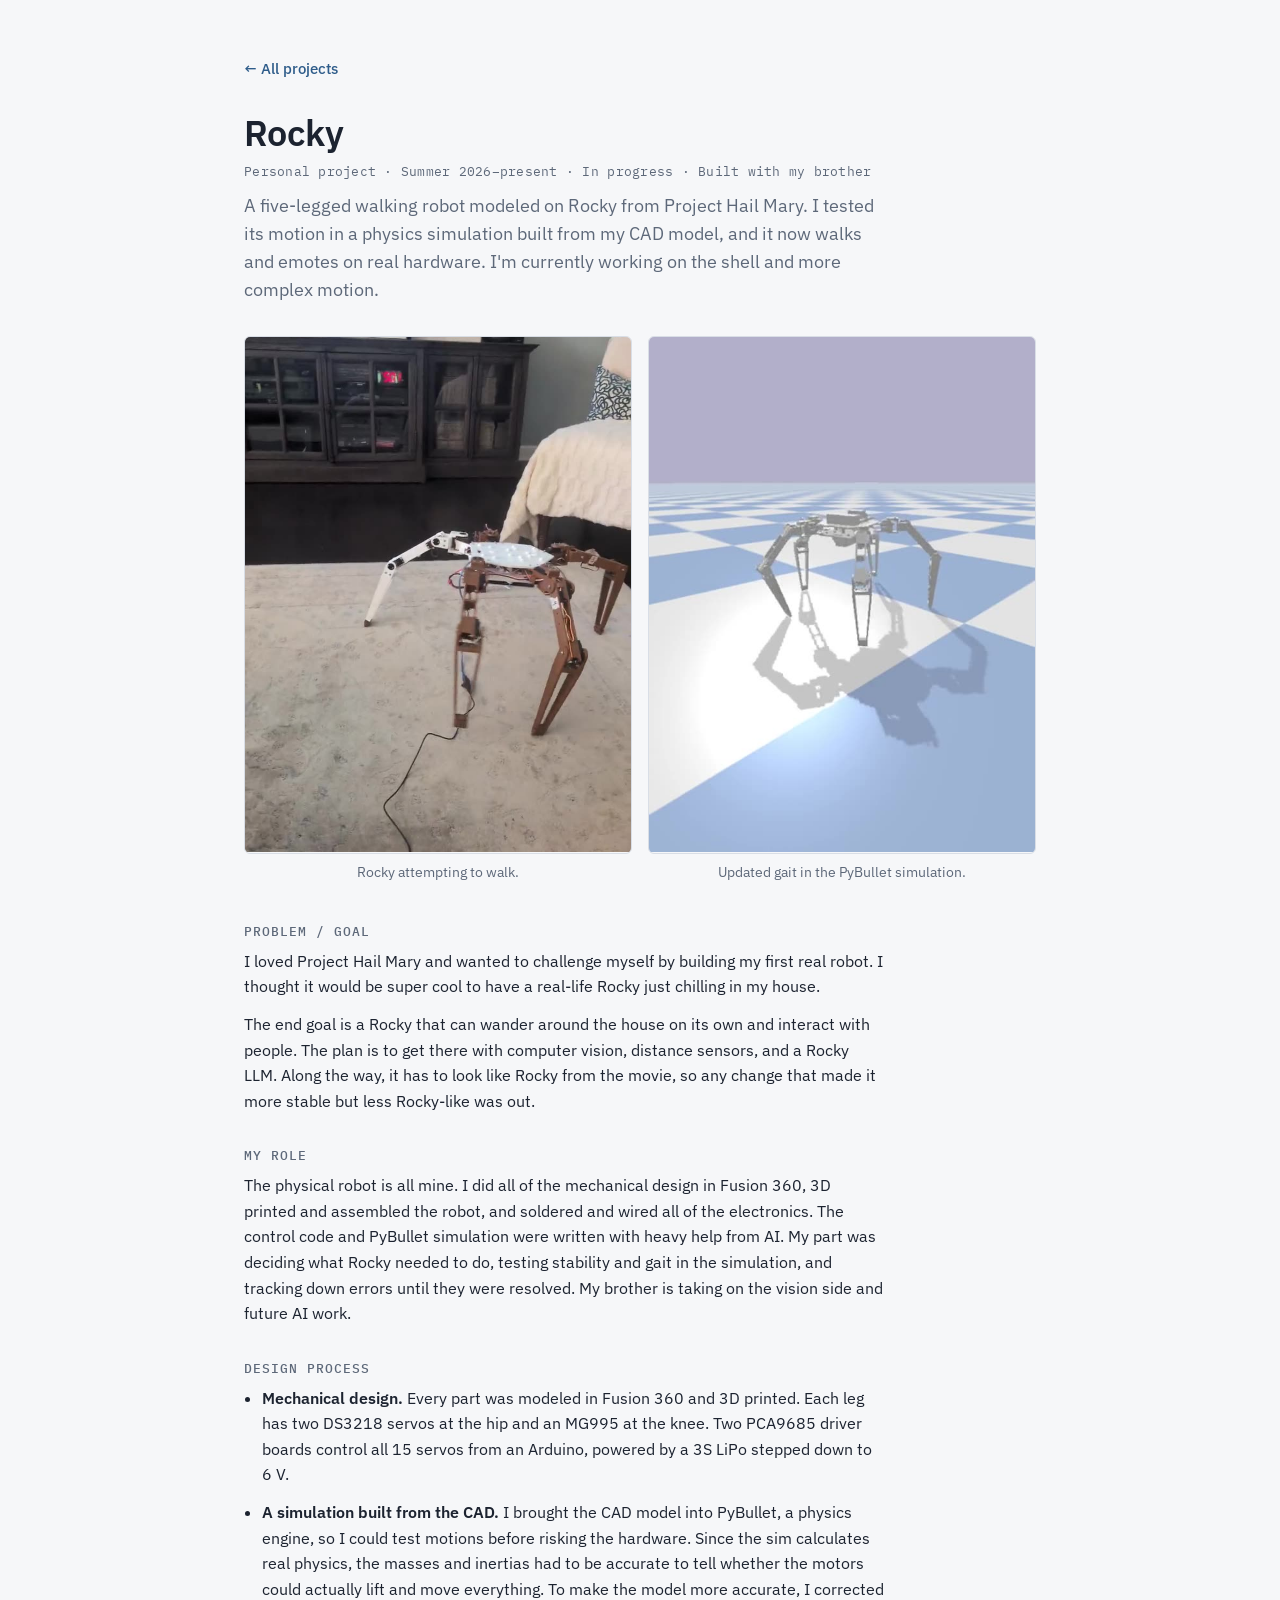
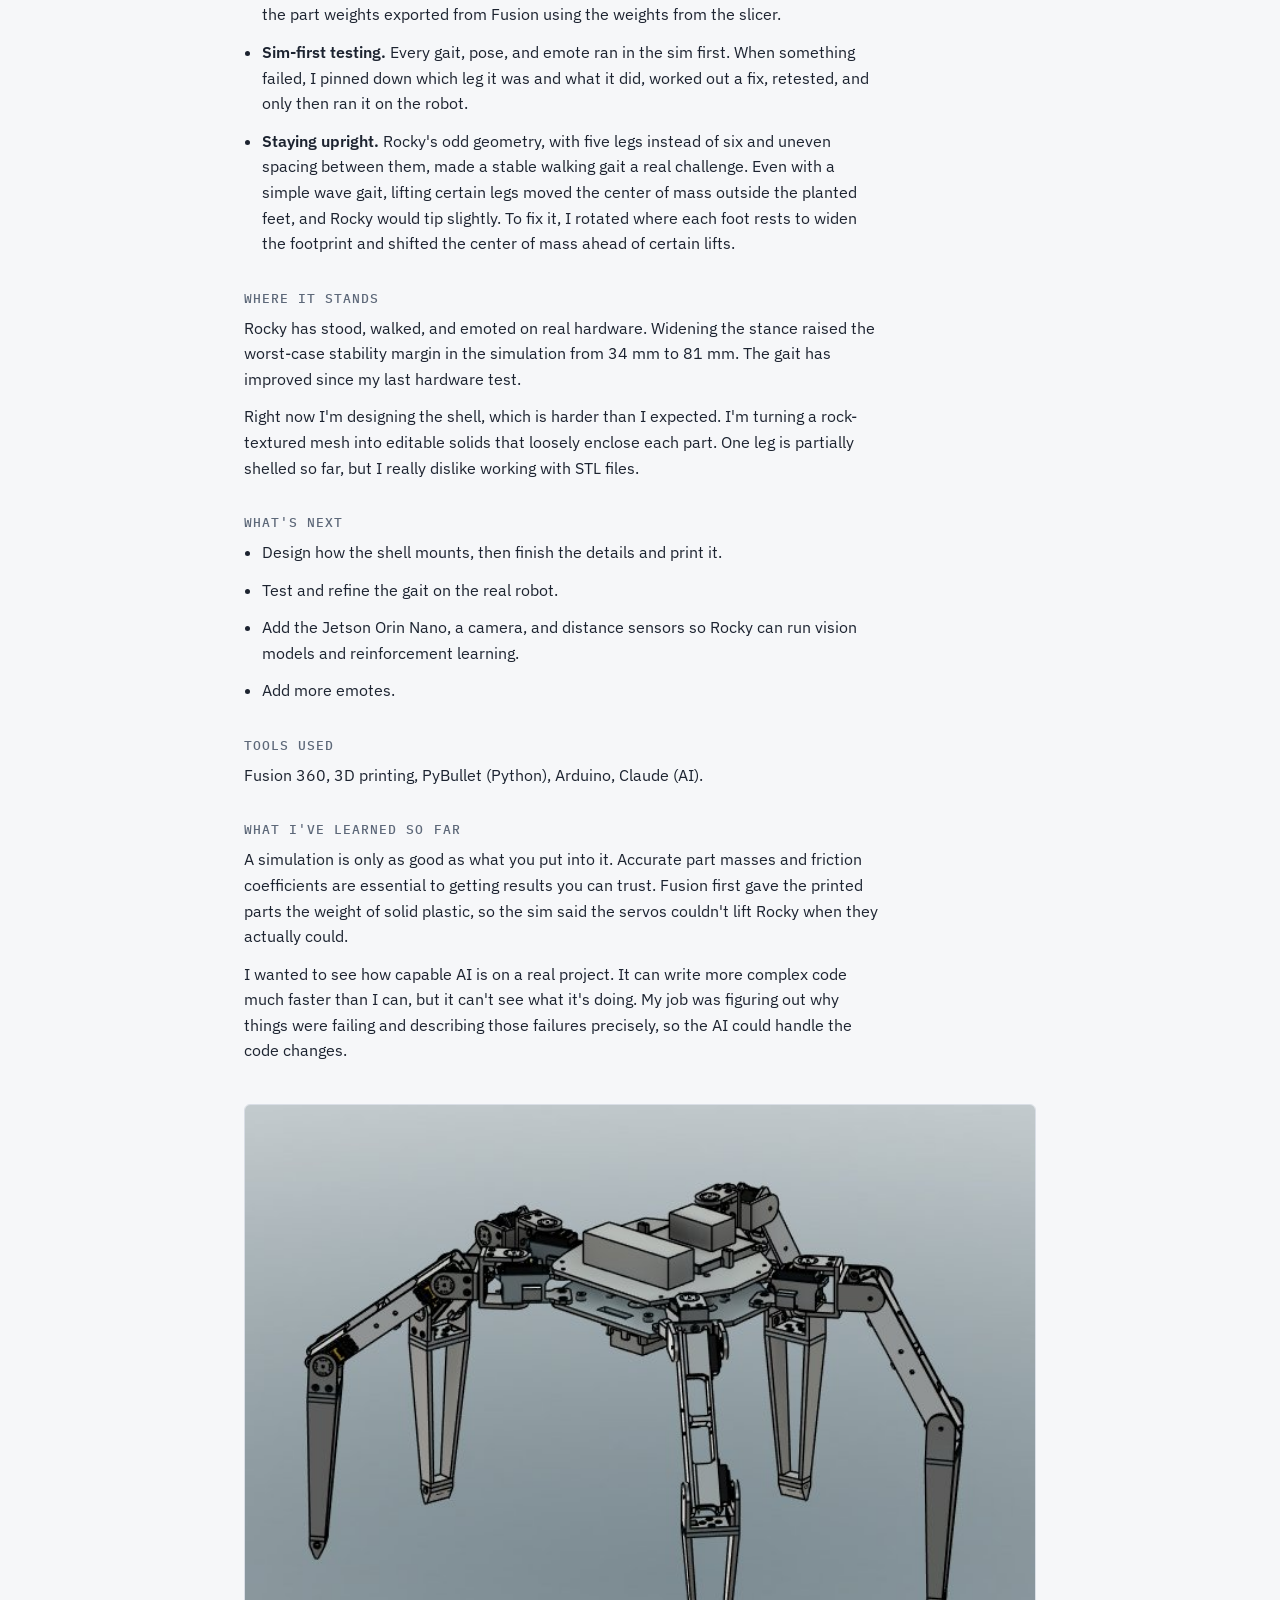
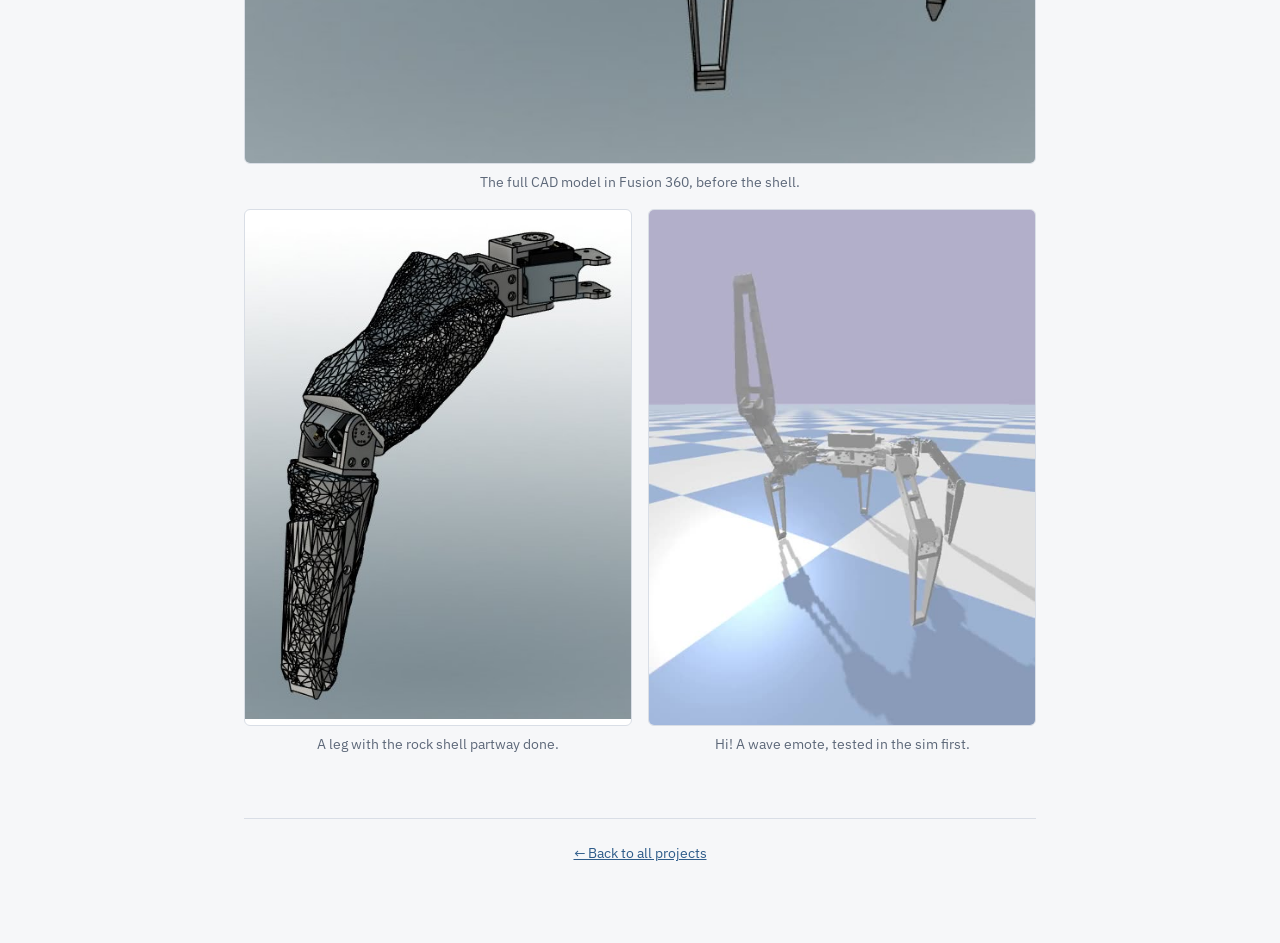
==== projects/rocky.html @ eadf98af "Add portfolio site (v21) Co-Authored-By: Claude Opus 5.5 <noreply@anthropic.com> Claude-Session: htt" ====
<!DOCTYPE html>
<html lang="en">
<head>
  <meta charset="UTF-8">
  <meta name="viewport" content="width=device-width, initial-scale=1.0">
  <title>Rocky | Ethan Kolano</title>
  <link rel="preconnect" href="https://fonts.googleapis.com">
  <link rel="preconnect" href="https://fonts.gstatic.com" crossorigin>
  <link rel="stylesheet" href="https://fonts.googleapis.com/css2?family=IBM+Plex+Mono:wght@500&family=IBM+Plex+Sans:wght@400;500;600&display=swap">
  <link rel="stylesheet" href="../style.css">
</head>
<body>
  <main class="page">
    <a class="back" href="../index.html">&larr; All projects</a>

    <header class="project-header">
      <h1>Rocky</h1>
      <p class="meta">Personal project · Summer 2026&ndash;present · In progress · Built with my brother</p>
      <p class="summary">A five-legged walking robot modeled on Rocky from Project Hail Mary. I tested its motion in a physics simulation built from my CAD model, and it now walks and emotes on real hardware. I'm currently working on the shell and more complex motion.</p>
    </header>

    <!-- Hardware video and sim walking video, side by side (they stack on phones).
         The home page card images/rocky.jpg is a square frame from the hardware video. -->
    <div class="media-pair">
      <figure>
        <video src="../images/rocky-hardware.mp4" poster="../images/rocky-hardware-poster.jpg" autoplay muted loop playsinline aria-label="Rocky walking across a living room rug on real hardware"></video>
        <figcaption>Rocky attempting to walk.</figcaption>
      </figure>
      <figure>
        <video src="../images/rocky-sim-walk.mp4" poster="../images/rocky-sim-walk-poster.jpg" autoplay muted loop playsinline aria-label="Rocky walking with a wave gait in the PyBullet simulation"></video>
        <figcaption>Updated gait in the PyBullet simulation.</figcaption>
      </figure>
    </div>

    <div class="details">
      <section>
        <h2>Problem / Goal</h2>
        <p>I loved Project Hail Mary and wanted to challenge myself by building my first real robot. I thought it would be super cool to have a real-life Rocky just chilling in my house.</p>
        <p>The end goal is a Rocky that can wander around the house on its own and interact with people. The plan is to get there with computer vision, distance sensors, and a Rocky LLM. Along the way, it has to look like Rocky from the movie, so any change that made it more stable but less Rocky-like was out.</p>
      </section>

      <section>
        <h2>My Role</h2>
        <p>The physical robot is all mine. I did all of the mechanical design in Fusion 360, 3D printed and assembled the robot, and soldered and wired all of the electronics. The control code and PyBullet simulation were written with heavy help from AI. My part was deciding what Rocky needed to do, testing stability and gait in the simulation, and tracking down errors until they were resolved. My brother is taking on the vision side and future AI work.</p>
      </section>

      <section>
        <h2>Design Process</h2>
        <ul>
          <li><strong>Mechanical design.</strong> Every part was modeled in Fusion 360 and 3D printed. Each leg has two DS3218 servos at the hip and an MG995 at the knee. Two PCA9685 driver boards control all 15 servos from an Arduino, powered by a 3S LiPo stepped down to 6&nbsp;V.</li>
          <li><strong>A simulation built from the CAD.</strong> I brought the CAD model into PyBullet, a physics engine, so I could test motions before risking the hardware. Since the sim calculates real physics, the masses and inertias had to be accurate to tell whether the motors could actually lift and move everything. To make the model more accurate, I corrected the part weights exported from Fusion using the weights from the slicer.</li>
          <li><strong>Sim-first testing.</strong> Every gait, pose, and emote ran in the sim first. When something failed, I pinned down which leg it was and what it did, worked out a fix, retested, and only then ran it on the robot.</li>
          <li><strong>Staying upright.</strong> Rocky's odd geometry, with five legs instead of six and uneven spacing between them, made a stable walking gait a real challenge. Even with a simple wave gait, lifting certain legs moved the center of mass outside the planted feet, and Rocky would tip slightly. To fix it, I rotated where each foot rests to widen the footprint and shifted the center of mass ahead of certain lifts.</li>
          <!-- TODO: gait-testing bullet (comparison of 15 gaits) once Ethan finds the results -->
        </ul>
      </section>

      <section>
        <h2>Where It Stands</h2>
        <p>Rocky has stood, walked, and emoted on real hardware. Widening the stance raised the worst-case stability margin in the simulation from 34&nbsp;mm to 81&nbsp;mm. The gait has improved since my last hardware test.</p>
        <p>Right now I'm designing the shell, which is harder than I expected. I'm turning a rock-textured mesh into editable solids that loosely enclose each part. One leg is partially shelled so far, but I really dislike working with STL files.</p>
      </section>

      <section>
        <h2>What's Next</h2>
        <ul>
          <li>Design how the shell mounts, then finish the details and print it.</li>
          <li>Test and refine the gait on the real robot.</li>
          <li>Add the Jetson Orin Nano, a camera, and distance sensors so Rocky can run vision models and reinforcement learning.</li>
          <li>Add more emotes.</li>
        </ul>
      </section>

      <section>
        <h2>Tools Used</h2>
        <p>Fusion 360, 3D printing, PyBullet (Python), Arduino, Claude (AI).</p>
      </section>

      <section>
        <h2>What I've Learned So Far</h2>
        <p>A simulation is only as good as what you put into it. Accurate part masses and friction coefficients are essential to getting results you can trust. Fusion first gave the printed parts the weight of solid plastic, so the sim said the servos couldn't lift Rocky when they actually could.</p>
        <p>I wanted to see how capable AI is on a real project. It can write more complex code much faster than I can, but it can't see what it's doing. My job was figuring out why things were failing and describing those failures precisely, so the AI could handle the code changes.</p>
      </section>
    </div>

    <!-- GALLERY: each item has a caption. Copy a <figure> block to add more.
         class="wide" spans both columns; class="fit" shows the whole image; class="tall" makes it 3:4. -->
    <div class="gallery">
      <figure class="wide">
        <img src="../images/rocky-cad.jpg" alt="Fusion 360 render of the full Rocky assembly without the shell">
        <figcaption>The full CAD model in Fusion 360, before the shell.</figcaption>
      </figure>
      <figure>
        <img class="fit tall" src="../images/rocky-shell-leg.jpg" alt="One of Rocky's legs with rock-textured shell pieces over the femur and tibia">
        <figcaption>A leg with the rock shell partway done.</figcaption>
      </figure>
      <figure>
        <video class="tall" src="../images/rocky-sim-wave.mp4" poster="../images/rocky-sim-wave-poster.jpg" autoplay muted loop playsinline aria-label="Rocky raising one leg and waving in the simulation"></video>
        <figcaption>Hi! A wave emote, tested in the sim first.</figcaption>
      </figure>
    </div>

    <p class="footer"><a href="../index.html">&larr; Back to all projects</a></p>
  </main>
</body>
</html>
---- style.css ----
/* Layout: one narrow centered column. Intro (photo + text) on top, then a 2x2 project grid.
   Project pages reuse the same column with a hero image and stacked sections. */
:root {
  --bg: #f6f7f9;
  --surface: #ffffff;
  --fg: #1c2330;
  --muted: #5d6879;
  --line: #d9dee6;
  --accent: #2e5c8a;
  --placeholder: #e6e9ee;

  --font-body: "IBM Plex Sans", "Segoe UI", Roboto, Helvetica, Arial, sans-serif;
  --font-mono: "IBM Plex Mono", ui-monospace, Menlo, Consolas, monospace;

  color-scheme: light;
}
@media (prefers-color-scheme: dark) {
  :root:not([data-theme="light"]) {
    --bg: #12161d;
    --surface: #1a2029;
    --fg: #e4e8ee;
    --muted: #9aa5b5;
    --line: #2c3440;
    --accent: #7fb0e0;
    --placeholder: #232a35;
    color-scheme: dark;
  }
}
:root[data-theme="dark"] {
  --bg: #12161d;
  --surface: #1a2029;
  --fg: #e4e8ee;
  --muted: #9aa5b5;
  --line: #2c3440;
  --accent: #7fb0e0;
  --placeholder: #232a35;
  color-scheme: dark;
}

* { box-sizing: border-box; }

body {
  margin: 0;
  background: var(--bg);
  color: var(--fg);
  font-family: var(--font-body);
  font-size: 1rem;
  line-height: 1.6;
  -webkit-font-smoothing: antialiased;
}

img { max-width: 100%; display: block; }

a { color: var(--accent); }
a:focus-visible { outline: 2px solid var(--accent); outline-offset: 3px; border-radius: 2px; }

.page {
  max-width: 52rem;
  margin: 0 auto;
  padding-inline: 1.25rem;
  padding-block: 3.5rem 4rem;
}

/* ---------- Home: intro ---------- */
.intro {
  display: grid;
  grid-template-columns: 13rem 1fr;
  gap: 2.5rem;
  align-items: center;
}
.intro__photo {
  width: 100%;
  aspect-ratio: 1 / 1;
  object-fit: cover;
  border-radius: 6px;
  background: var(--placeholder);
}
.intro__text { min-width: 0; }
.intro h1 {
  margin: 0;
  font-size: 2.25rem;
  font-weight: 600;
  line-height: 1.15;
  letter-spacing: -0.01em;
  text-wrap: balance;
}
.intro__role {
  margin: 0.35rem 0 0;
  font-family: var(--font-mono);
  font-size: 0.85rem;
  color: var(--muted);
  letter-spacing: 0.02em;
}
.intro__bio {
  margin: 1rem 0 0;
  max-width: 34rem;
  color: var(--fg);
}
.links {
  display: flex;
  flex-wrap: wrap;
  gap: 0.4rem 1.25rem;
  margin: 1rem 0 0;
  padding: 0;
  list-style: none;
  font-size: 0.95rem;
}
.links a { text-decoration: none; font-weight: 500; }
.links a:hover { text-decoration: underline; }

/* ---------- Home: projects ---------- */
.projects { margin-top: 4.5rem; }
.section-title {
  margin: 0 auto 2.5rem;
  width: fit-content;
  font-size: 1.75rem;
  font-weight: 600;
  padding-bottom: 0.4rem;
  border-bottom: 2px solid var(--fg);
}
.grid {
  display: grid;
  grid-template-columns: repeat(2, minmax(0, 1fr));
  gap: 2.5rem 2rem;
  max-width: 40rem;
  margin: 0 auto;
}
.card {
  display: flex;
  flex-direction: column;
  gap: 0.75rem;
  text-decoration: none;
  color: var(--fg);
}
.card img {
  width: 100%;
  aspect-ratio: 1 / 1;
  object-fit: cover;
  border-radius: 6px;
  border: 1px solid var(--line);
  background: var(--placeholder);
  transition: transform 0.2s ease, border-color 0.2s ease;
}
.card span {
  text-align: center;
  font-weight: 500;
  font-size: 1.05rem;
}
.card:hover img { transform: translateY(-3px); border-color: var(--accent); }
.card:hover span { color: var(--accent); }

/* ---------- Project pages ---------- */
.back {
  display: inline-block;
  margin-bottom: 2rem;
  font-size: 0.95rem;
  text-decoration: none;
  font-weight: 500;
}
.back:hover { text-decoration: underline; }
.project-header h1 {
  margin: 0;
  font-size: 2.25rem;
  font-weight: 600;
  line-height: 1.15;
  text-wrap: balance;
}
.summary {
  margin: 0.6rem 0 0;
  font-size: 1.1rem;
  color: var(--muted);
  max-width: 40rem;
}
.hero {
  margin-top: 2rem;
  width: 100%;
  aspect-ratio: 16 / 9;
  object-fit: cover;
  border-radius: 6px;
  border: 1px solid var(--line);
  background: var(--placeholder);
}
.details {
  display: grid;
  gap: 2rem;
  margin-top: 2.5rem;
  max-width: 40rem;
}
.details h2 {
  margin: 0 0 0.4rem;
  font-size: 0.8rem;
  font-family: var(--font-mono);
  font-weight: 500;
  text-transform: uppercase;
  letter-spacing: 0.08em;
  color: var(--muted);
}
.details p { margin: 0; }
.details p + p { margin-top: 0.75rem; }
.details ul {
  margin: 0;
  padding-left: 1.1rem;
  display: grid;
  gap: 0.75rem;
}
.details strong { font-weight: 600; }
.meta {
  margin: 0.5rem 0 0;
  font-family: var(--font-mono);
  font-size: 0.8rem;
  color: var(--muted);
  letter-spacing: 0.02em;
}
.video {
  width: 100%;
  margin-top: 1rem;
  border-radius: 6px;
  border: 1px solid var(--line);
  background: var(--placeholder);
}
.gallery {
  display: grid;
  grid-template-columns: repeat(2, minmax(0, 1fr));
  gap: 1rem;
  margin-top: 2.5rem;
}
.hero--portrait {
  aspect-ratio: 3 / 4;
  max-width: 28rem;
}
.media-pair {
  display: grid;
  grid-template-columns: repeat(2, minmax(0, 1fr));
  gap: 1rem;
  margin-top: 2rem;
}
.media-pair figure {
  margin: 0;
  display: flex;
  flex-direction: column;
  gap: 0.5rem;
  min-width: 0;
}
.media-pair img,
.media-pair video {
  display: block;
  width: 100%;
  aspect-ratio: 3 / 4;
  object-fit: cover;
  border-radius: 6px;
  border: 1px solid var(--line);
  background: var(--placeholder);
}
.media-pair figcaption {
  text-align: center;
  font-size: 0.875rem;
  color: var(--muted);
  line-height: 1.45;
}
.gallery figure {
  margin: 0;
  display: flex;
  flex-direction: column;
  gap: 0.5rem;
  min-width: 0;
}
.gallery figcaption {
  text-align: center;
  font-size: 0.875rem;
  color: var(--muted);
  line-height: 1.45;
}
.gallery img {
  width: 100%;
  aspect-ratio: 1 / 1;
  object-fit: cover;
  border-radius: 6px;
  border: 1px solid var(--line);
  background: var(--placeholder);
}

.gallery video {
  display: block;
  width: 100%;
  aspect-ratio: 1 / 1;
  object-fit: cover;
  border-radius: 6px;
  border: 1px solid var(--line);
  background: var(--placeholder);
}
.gallery .tall { aspect-ratio: 3 / 4; }

.gallery figure.wide { grid-column: 1 / -1; }
.gallery figure.wide img { aspect-ratio: auto; object-fit: contain; background: #fff; }
.gallery img.fit { object-fit: contain; background: #fff; }

.footer {
  margin-top: 4rem;
  padding-top: 1.5rem;
  border-top: 1px solid var(--line);
  font-size: 0.85rem;
  color: var(--muted);
  text-align: center;
}

/* ---------- Phones ---------- */
@media (max-width: 640px) {
  .page { padding-block: 2rem 3rem; }
  .intro { grid-template-columns: 1fr; gap: 1.5rem; justify-items: center; text-align: center; }
  .intro__photo { max-width: 12rem; }
  .intro__bio { margin-inline: auto; }
  .links { justify-content: center; }
  .grid { gap: 2rem 1rem; }
  .gallery { grid-template-columns: 1fr; }
  .media-pair { grid-template-columns: 1fr; }
}

@media (prefers-reduced-motion: reduce) {
  .card img { transition: none; }
  .card:hover img { transform: none; }
}
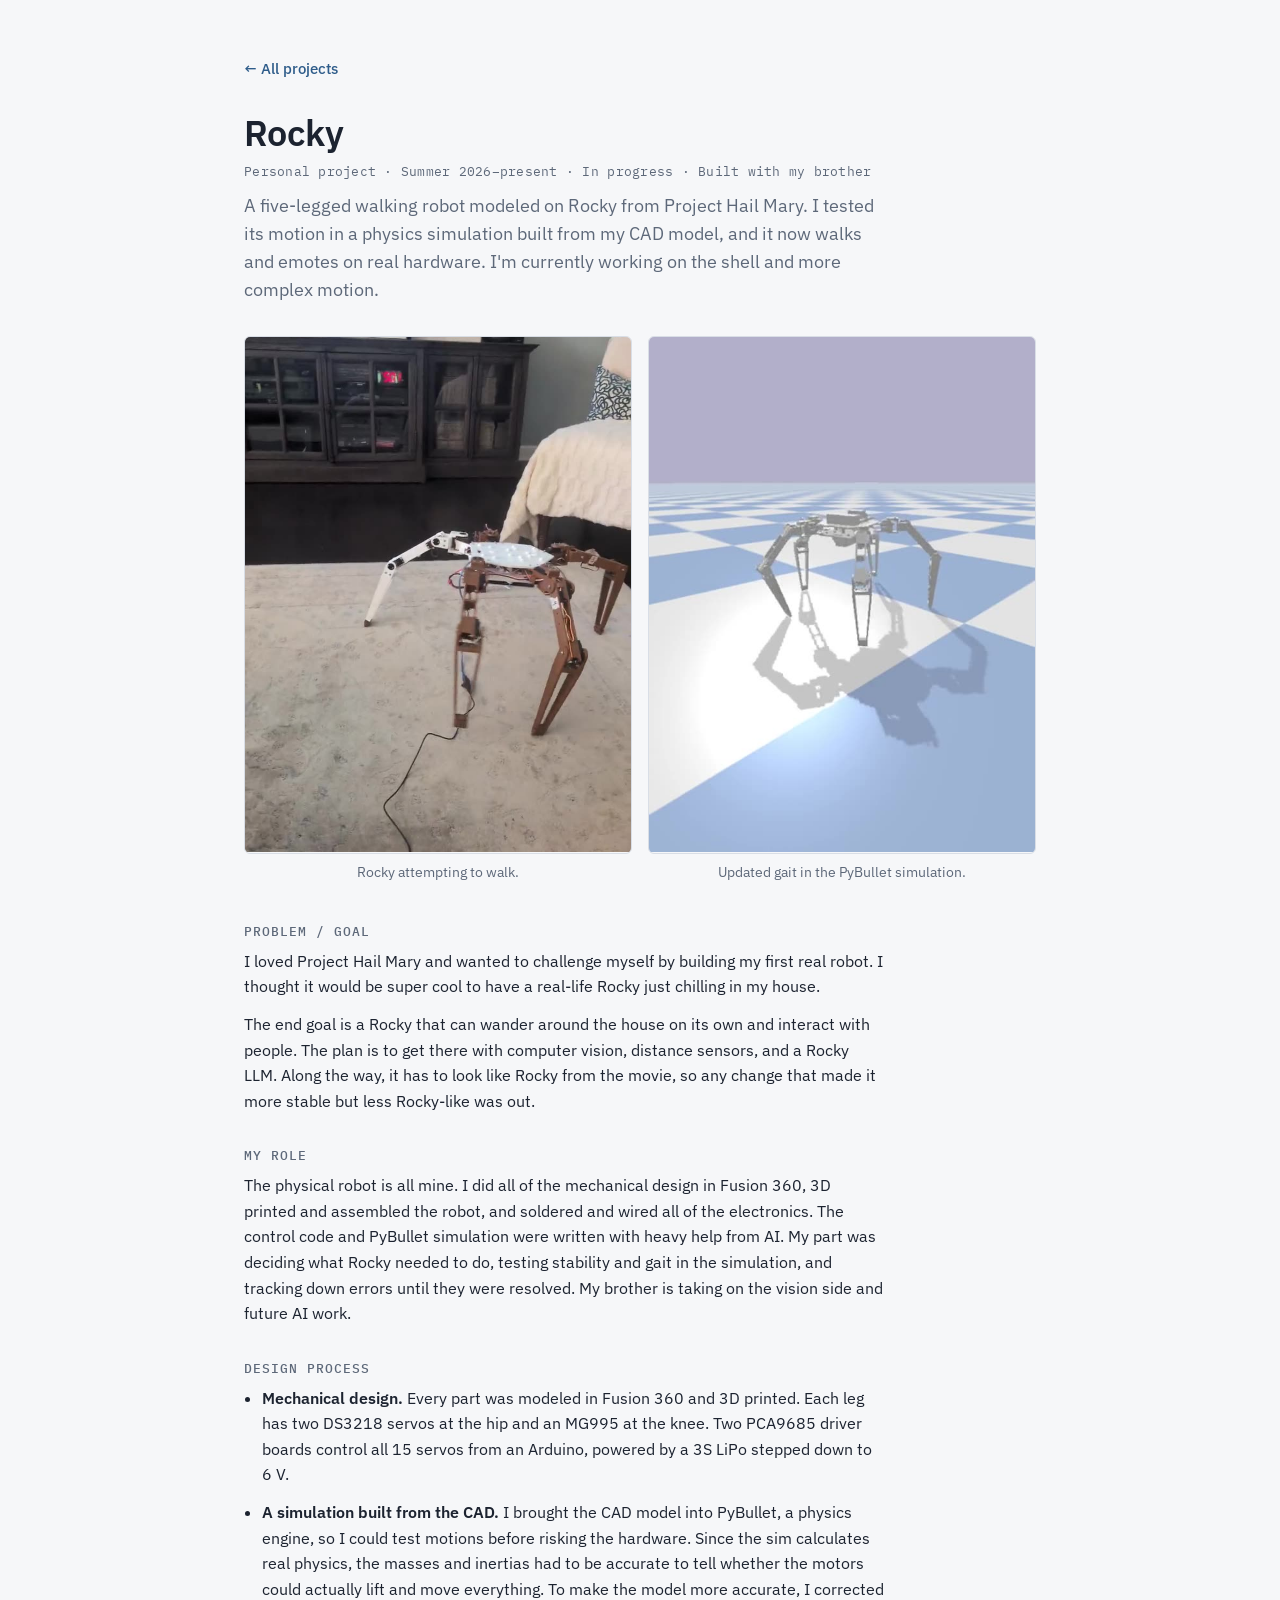
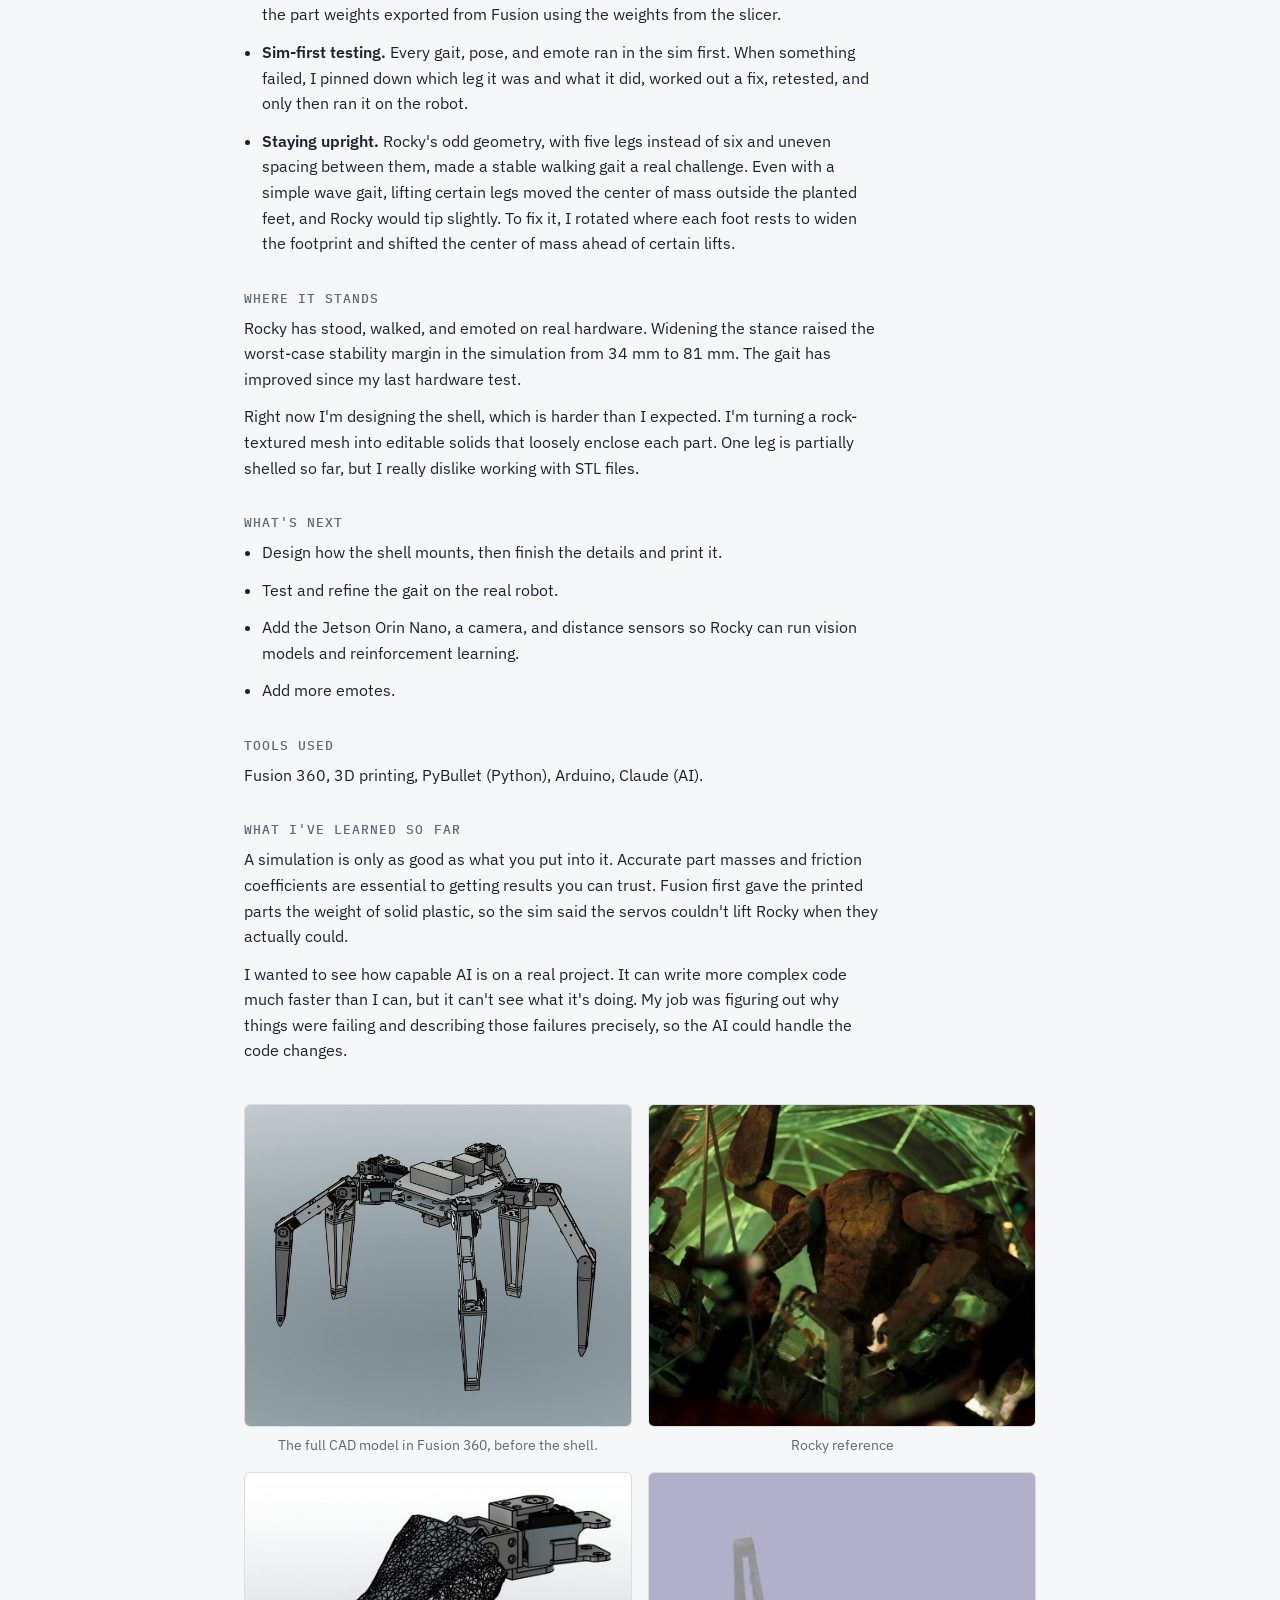
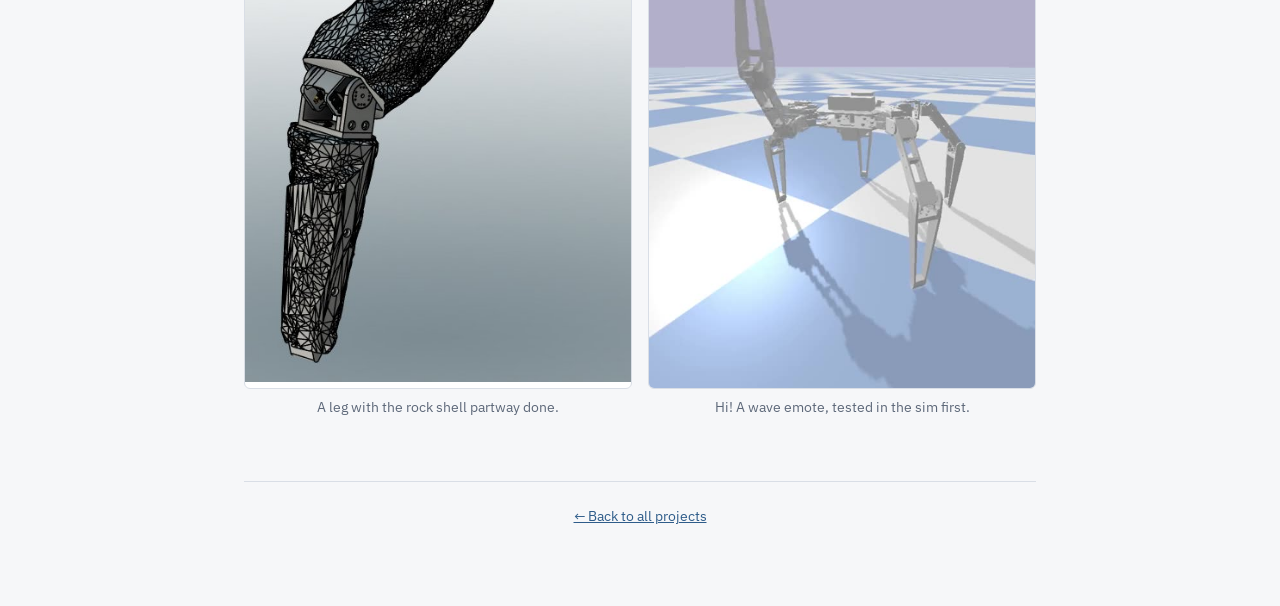
==== commit fc8fac81: "Add Rocky reference image next to CAD render Co-Authored-By: Claude Opus 5.5 <noreply@anthropic.com>" ====
--- a/projects/rocky.html
+++ b/projects/rocky.html
@@ -86,9 +86,13 @@
     <!-- GALLERY: each item has a caption. Copy a <figure> block to add more.
          class="wide" spans both columns; class="fit" shows the whole image; class="tall" makes it 3:4. -->
     <div class="gallery">
-      <figure class="wide">
-        <img src="../images/rocky-cad.jpg" alt="Fusion 360 render of the full Rocky assembly without the shell">
+      <figure>
+        <img class="fit cad" src="../images/rocky-cad.jpg" alt="Fusion 360 render of the full Rocky assembly without the shell">
         <figcaption>The full CAD model in Fusion 360, before the shell.</figcaption>
+      </figure>
+      <figure>
+        <img class="cad" src="../images/rocky-reference.jpg" alt="Film still of Rocky from Project Hail Mary">
+        <figcaption>Rocky reference</figcaption>
       </figure>
       <figure>
         <img class="fit tall" src="../images/rocky-shell-leg.jpg" alt="One of Rocky's legs with rock-textured shell pieces over the femur and tibia">
--- a/style.css
+++ b/style.css
@@ -289,6 +289,7 @@
   background: var(--placeholder);
 }
 .gallery .tall { aspect-ratio: 3 / 4; }
+.gallery .cad { aspect-ratio: 6 / 5; }
 
 .gallery figure.wide { grid-column: 1 / -1; }
 .gallery figure.wide img { aspect-ratio: auto; object-fit: contain; background: #fff; }
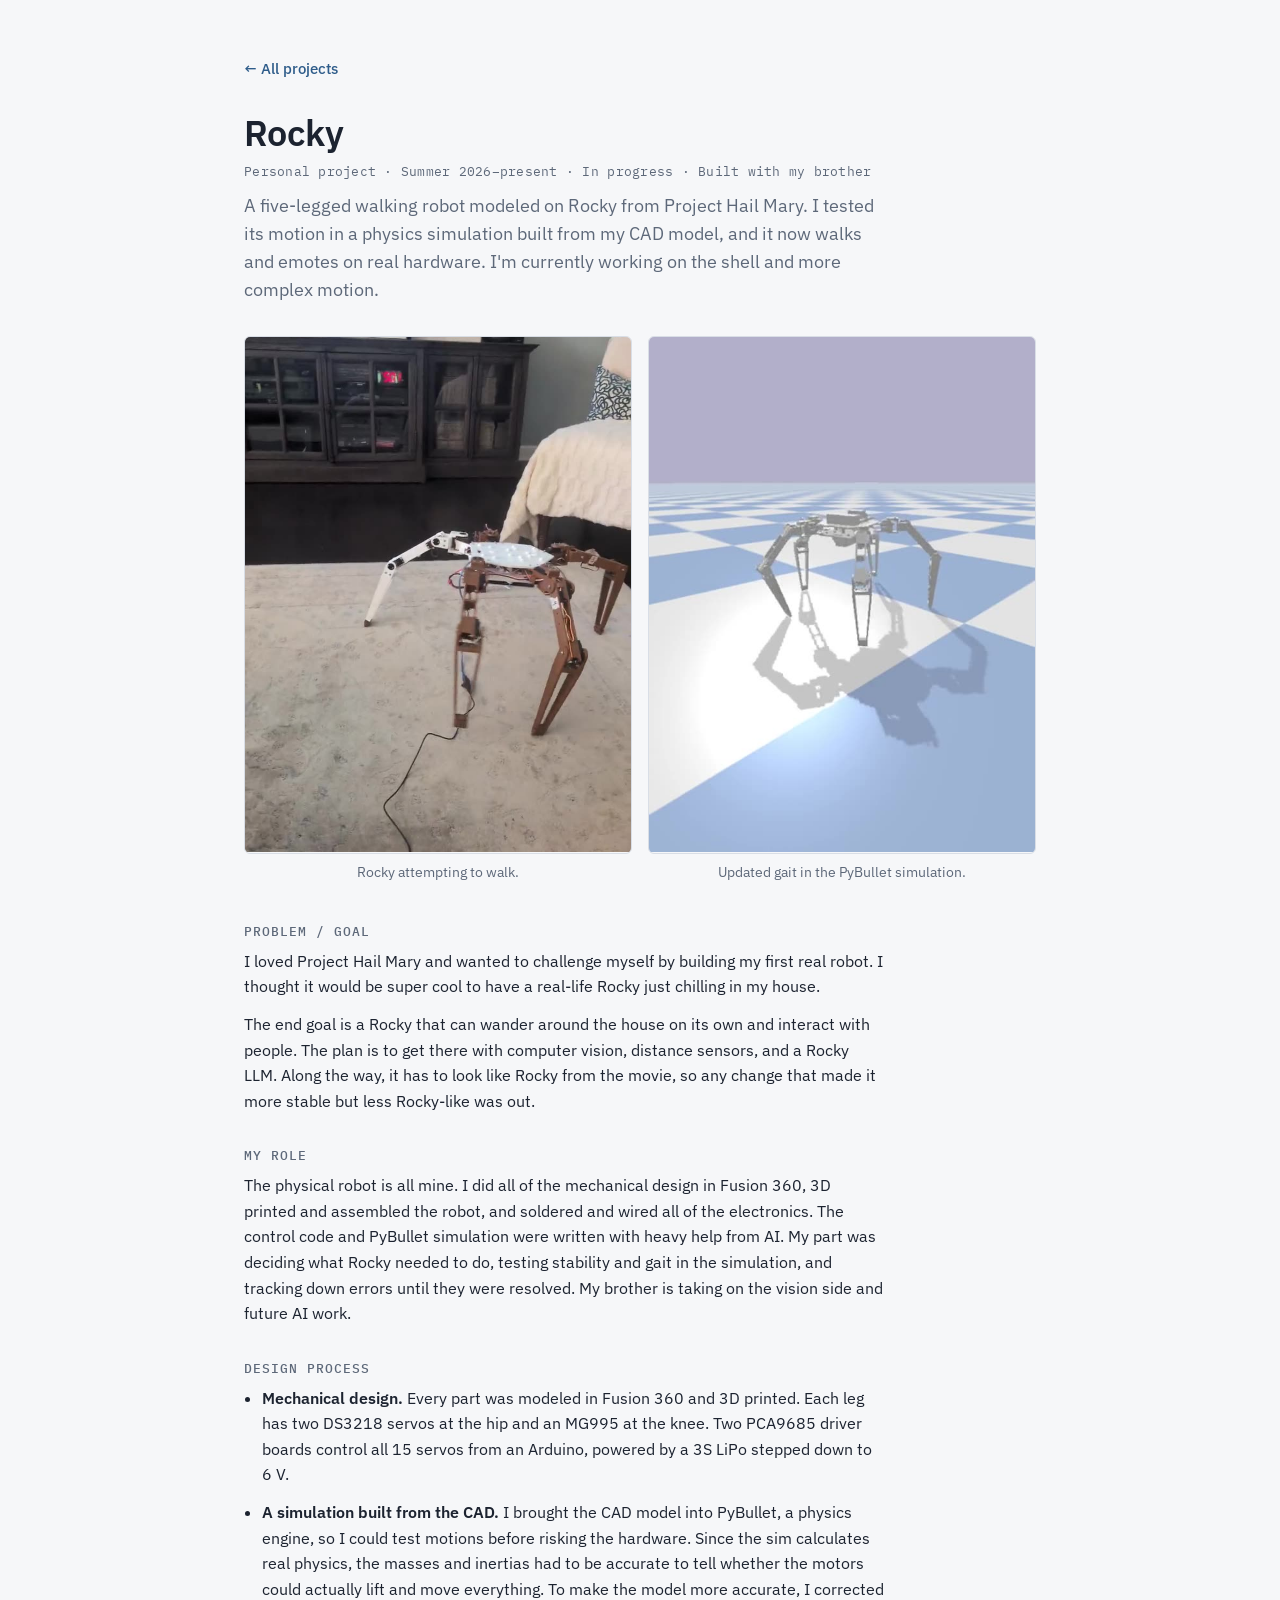
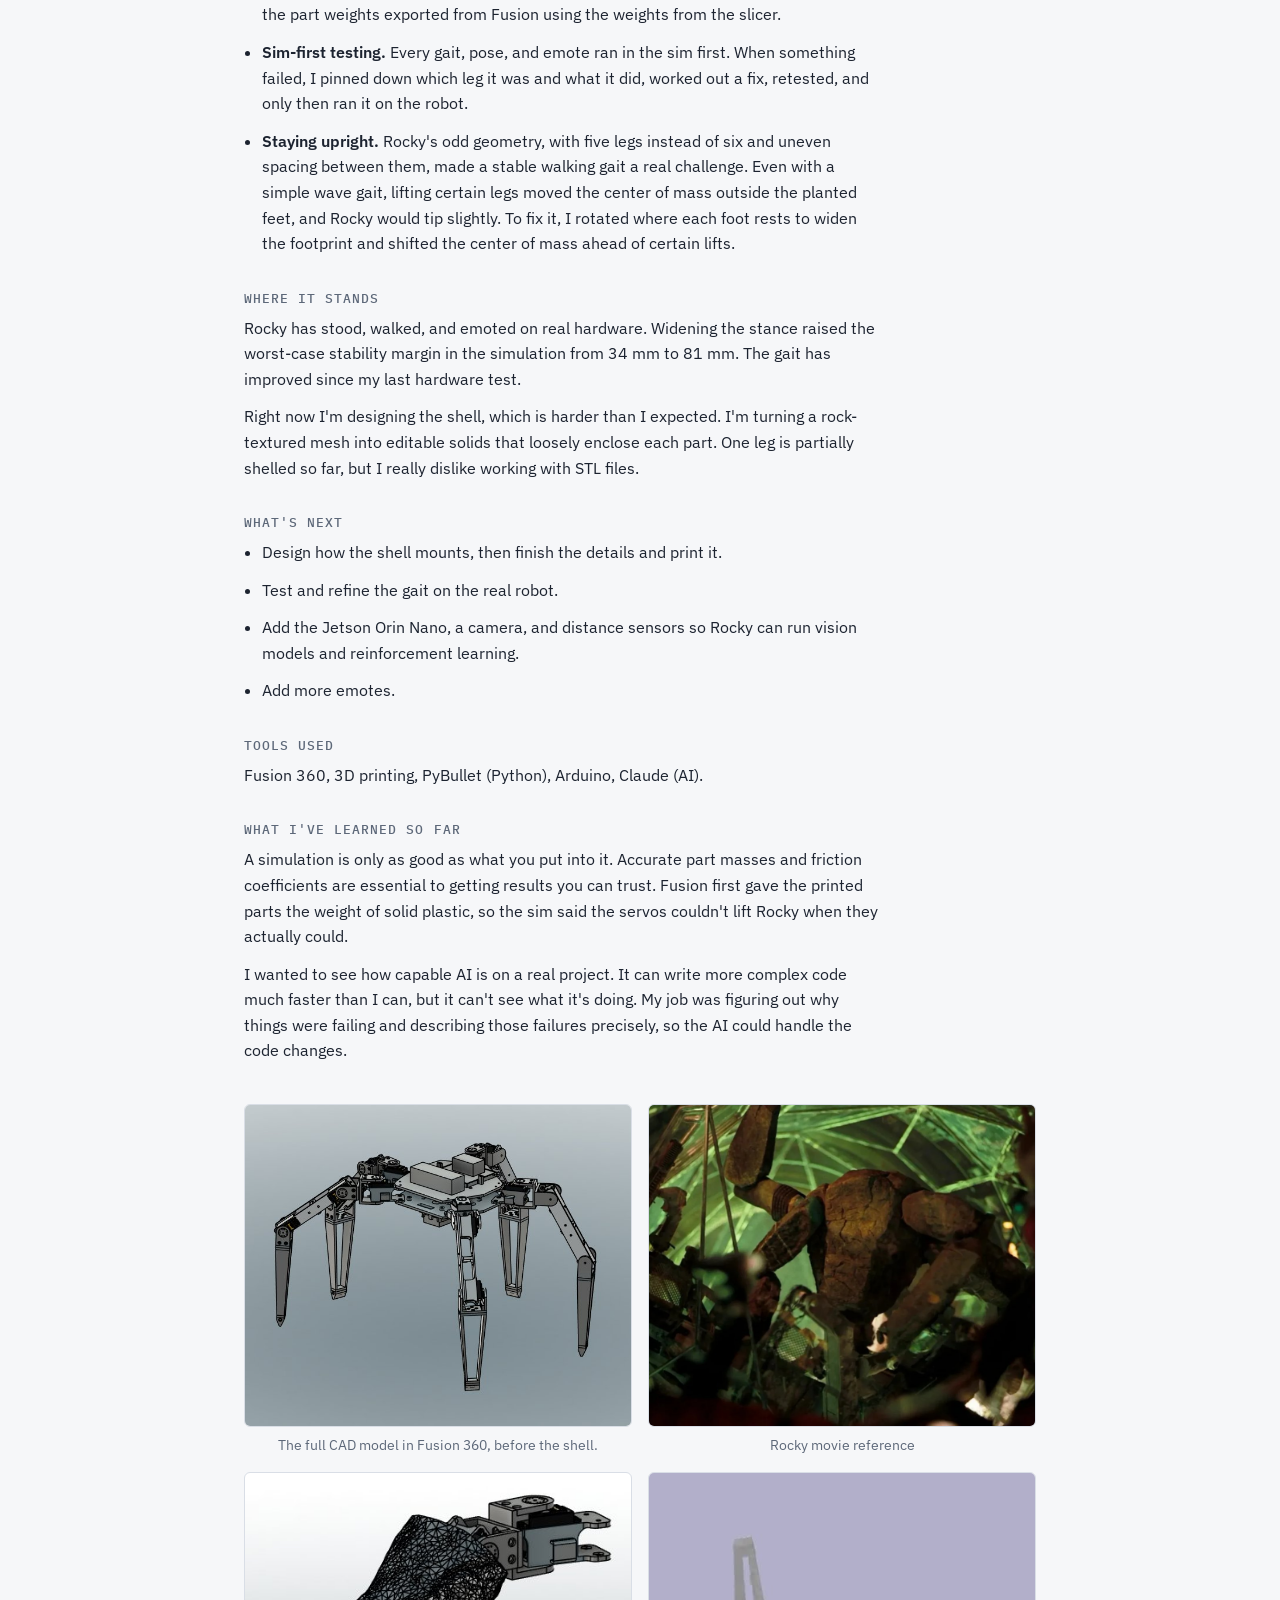
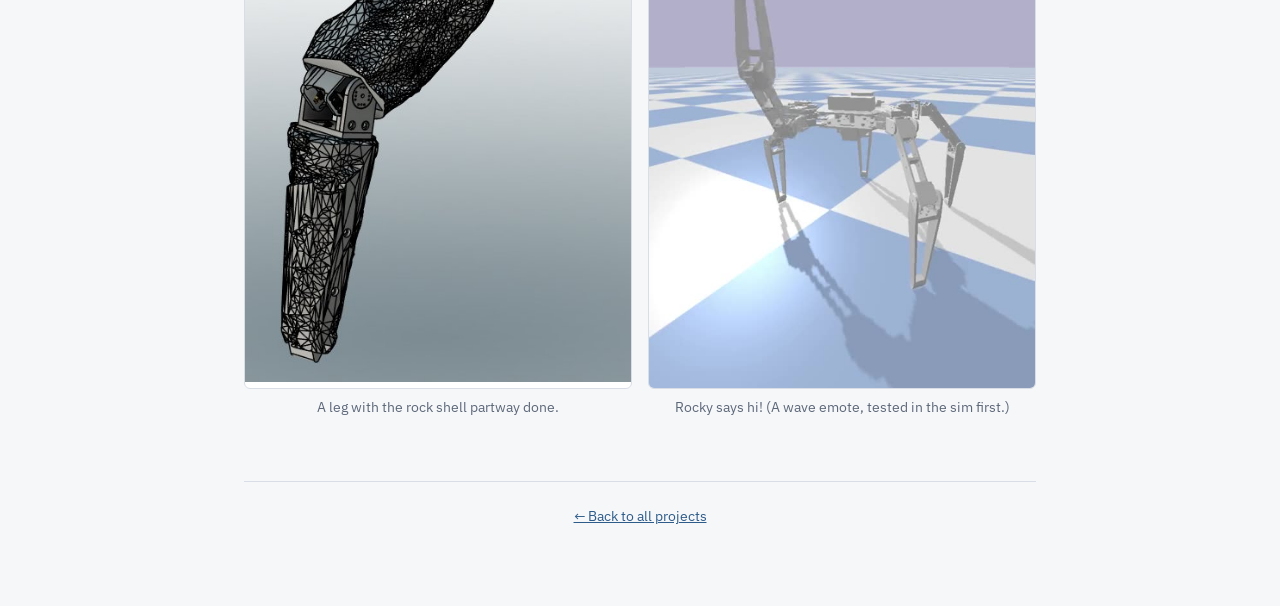
==== commit 39d1a06c: "Update Rocky gallery captions Co-Authored-By: Claude Opus 5.5 <noreply@anthropic.com> Claude-Session" ====
--- a/projects/rocky.html
+++ b/projects/rocky.html
@@ -92,7 +92,7 @@
       </figure>
       <figure>
         <img class="cad" src="../images/rocky-reference.jpg" alt="Film still of Rocky from Project Hail Mary">
-        <figcaption>Rocky reference</figcaption>
+        <figcaption>Rocky movie reference</figcaption>
       </figure>
       <figure>
         <img class="fit tall" src="../images/rocky-shell-leg.jpg" alt="One of Rocky's legs with rock-textured shell pieces over the femur and tibia">
@@ -100,7 +100,7 @@
       </figure>
       <figure>
         <video class="tall" src="../images/rocky-sim-wave.mp4" poster="../images/rocky-sim-wave-poster.jpg" autoplay muted loop playsinline aria-label="Rocky raising one leg and waving in the simulation"></video>
-        <figcaption>Hi! A wave emote, tested in the sim first.</figcaption>
+        <figcaption>Rocky says hi! (A wave emote, tested in the sim first.)</figcaption>
       </figure>
     </div>
 
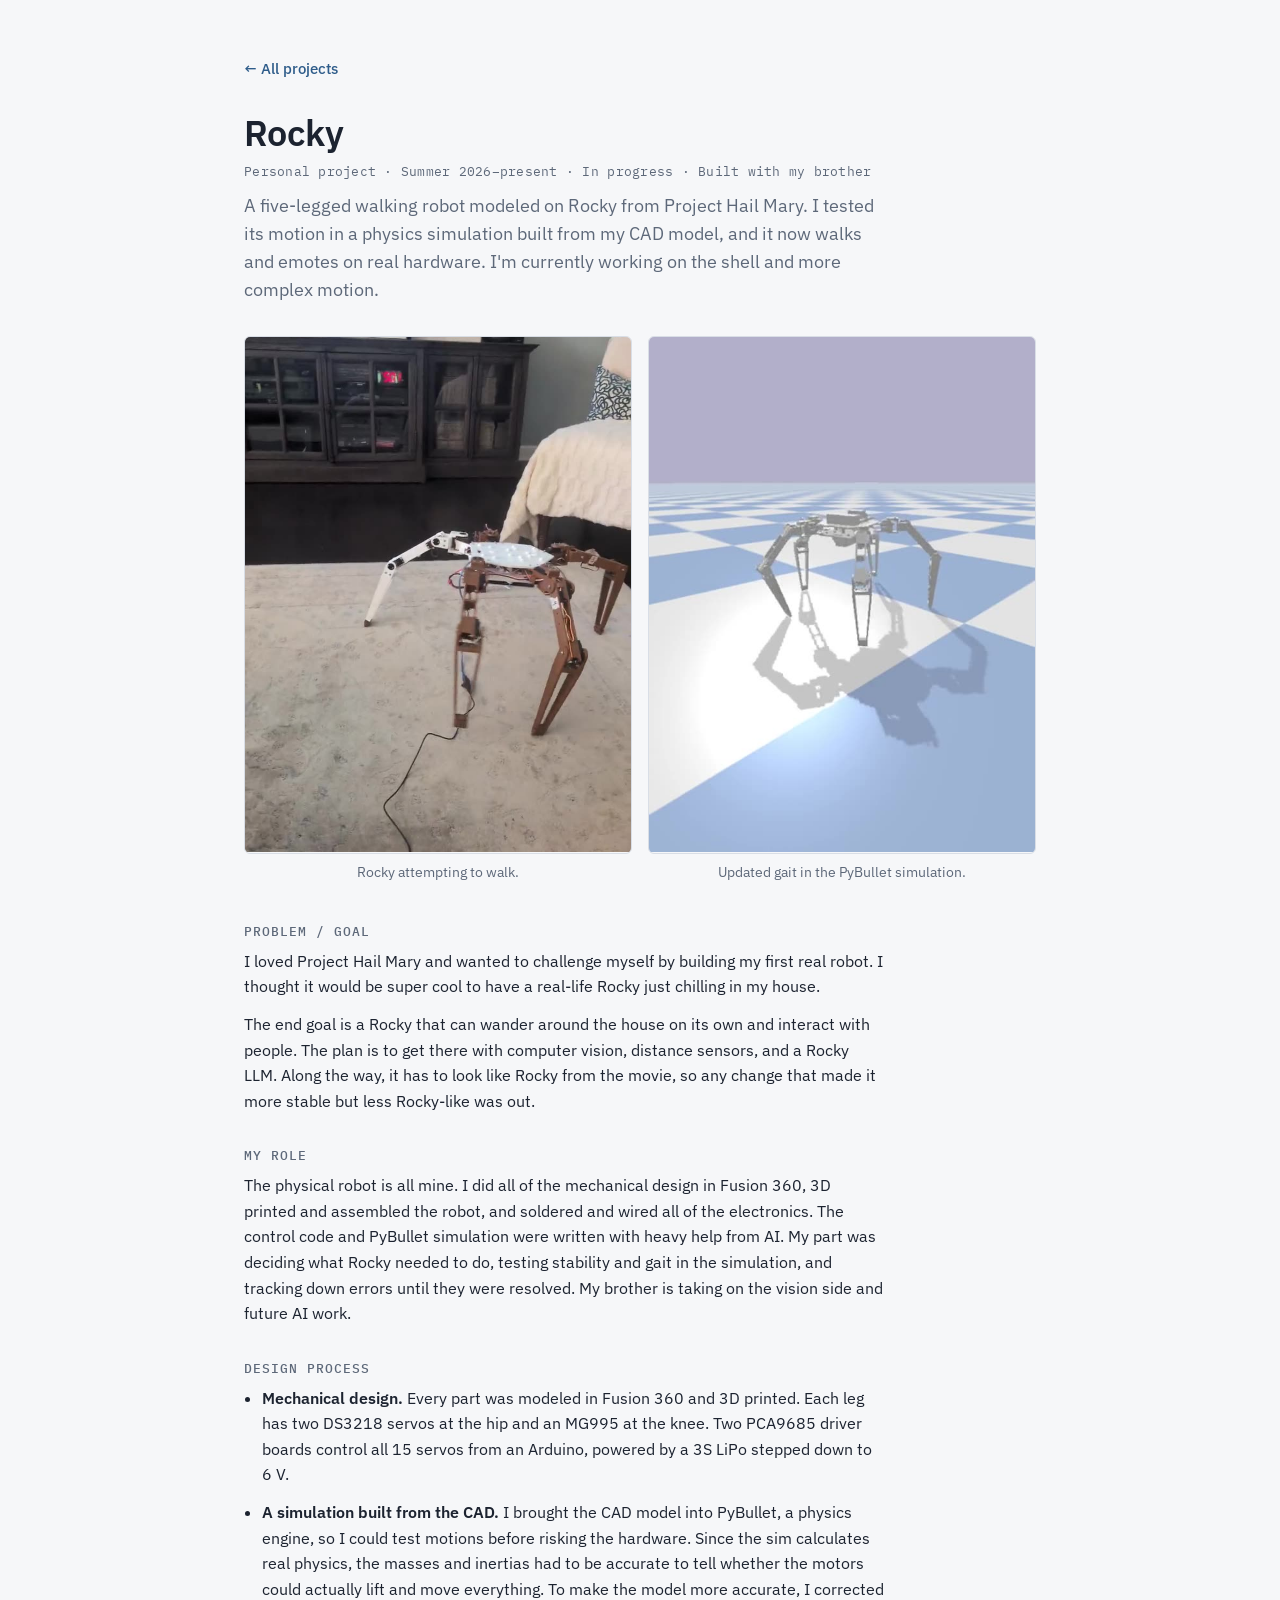
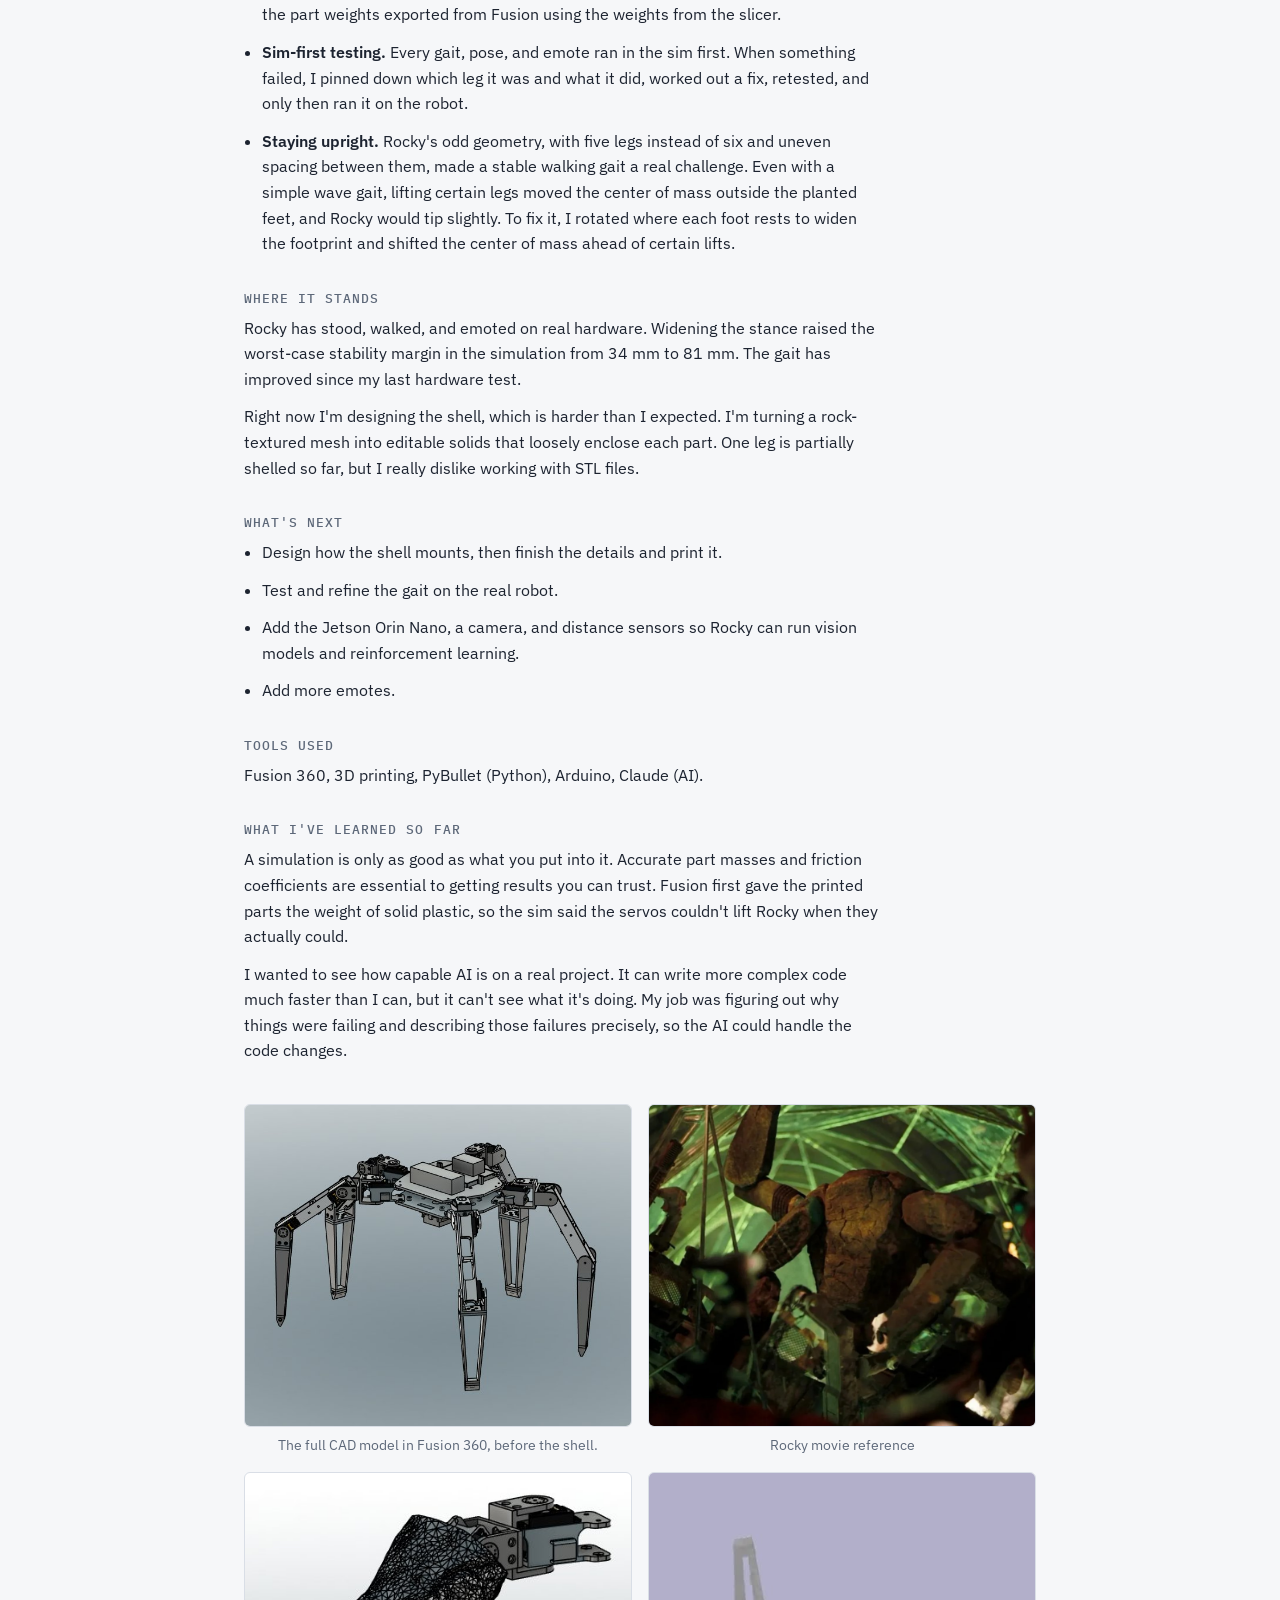
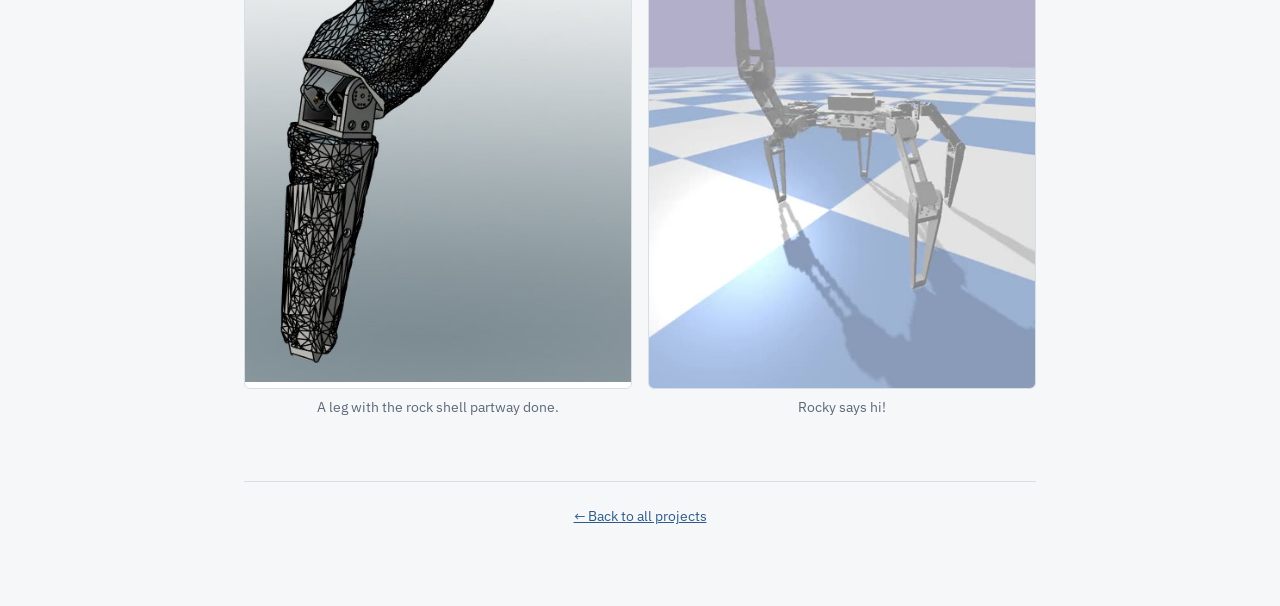
==== commit dcb94407: "Shorten wave caption Co-Authored-By: Claude Opus 5.5 <noreply@anthropic.com> Claude-Session: https:/" ====
--- a/projects/rocky.html
+++ b/projects/rocky.html
@@ -100,7 +100,7 @@
       </figure>
       <figure>
         <video class="tall" src="../images/rocky-sim-wave.mp4" poster="../images/rocky-sim-wave-poster.jpg" autoplay muted loop playsinline aria-label="Rocky raising one leg and waving in the simulation"></video>
-        <figcaption>Rocky says hi! (A wave emote, tested in the sim first.)</figcaption>
+        <figcaption>Rocky says hi!</figcaption>
       </figure>
     </div>
 
